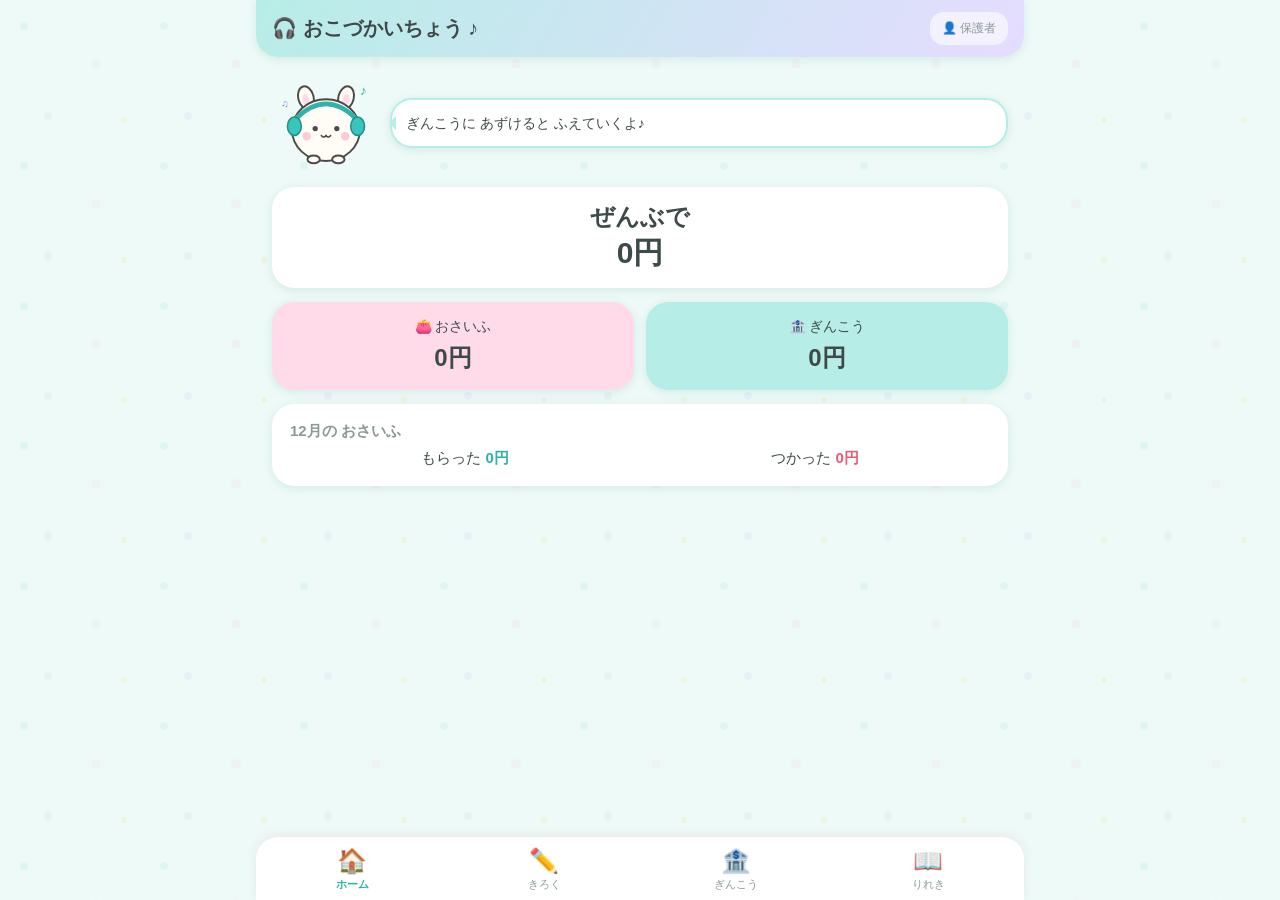
==== allowance_cc/index.html @ bd69cb6e "Add files via upload" ====
<!DOCTYPE html>
<html lang="ja">
<head>
<meta charset="UTF-8">
<meta name="viewport" content="width=device-width, initial-scale=1.0, viewport-fit=cover">
<meta name="apple-mobile-web-app-capable" content="yes">
<meta name="theme-color" content="#b7ede7">
<title>🎧 おこづかいちょう ♪</title>
<style>
  :root {
    --pink: #ffdbe9;
    --pink-dark: #ff8fb8;
    --mint: #b7ede7;
    --mint-dark: #2fb3a8;
    --yellow: #fff3c4;
    --yellow-dark: #f0b400;
    --blue: #e5dcff;
    --blue-dark: #8f7ad9;
    --red: #e85d75;
    --text: #3d4a49;
    --text-light: #8a9a98;
    --bg: #eefaf7;
    --card: #ffffff;
    --radius: 22px;
    --shadow: 0 2px 10px rgba(60, 150, 140, .16);
  }
  * { margin: 0; padding: 0; box-sizing: border-box; -webkit-tap-highlight-color: transparent; }
  html, body { height: 100%; }
  body {
    font-family: "Hiragino Maru Gothic ProN", "Hiragino Kaku Gothic ProN", "Yu Gothic", sans-serif;
    background: var(--bg) url("data:image/svg+xml,%3Csvg xmlns='http://www.w3.org/2000/svg' width='140' height='140'%3E%3Ccircle cx='24' cy='26' r='4' fill='%232fb3a8' opacity='.07'/%3E%3Ccircle cx='96' cy='64' r='5' fill='%23ff8fb8' opacity='.07'/%3E%3Ccircle cx='48' cy='116' r='4' fill='%238f7ad9' opacity='.07'/%3E%3Ccircle cx='124' cy='120' r='3' fill='%23f0b400' opacity='.09'/%3E%3C/svg%3E");
    color: var(--text);
    display: flex;
    flex-direction: column;
    max-width: 768px;
    margin: 0 auto;
    overscroll-behavior: none;
  }
  button { font-family: inherit; color: inherit; border: none; background: none; cursor: pointer; }

  /* ---- ヘッダー ---- */
  header {
    background: linear-gradient(120deg, var(--mint), var(--blue));
    padding: calc(env(safe-area-inset-top) + 12px) 16px 12px;
    display: flex;
    align-items: center;
    justify-content: space-between;
    border-radius: 0 0 var(--radius) var(--radius);
    box-shadow: var(--shadow);
    flex-shrink: 0;
  }
  header h1 { font-size: 20px; }
  #btn-parent {
    font-size: 12px;
    color: var(--text-light);
    background: rgba(255,255,255,.6);
    padding: 8px 12px;
    border-radius: 14px;
  }

  /* ---- メイン ---- */
  main { flex: 1; overflow-y: auto; padding: 16px 16px 8px; -webkit-overflow-scrolling: touch; }
  .tab { display: none; }
  .tab.active { display: block; animation: fadein .18s ease; }
  @keyframes fadein { from { opacity: 0; transform: translateY(6px); } to { opacity: 1; } }

  .card {
    background: var(--card);
    border-radius: var(--radius);
    box-shadow: var(--shadow);
    padding: 18px;
    margin-bottom: 14px;
  }
  .card h2 { font-size: 15px; color: var(--text-light); margin-bottom: 8px; }

  /* ---- マスコット ---- */
  .mascot-row {
    display: flex;
    align-items: center;
    gap: 10px;
    margin-bottom: 14px;
  }
  .mascot {
    width: 108px;
    flex-shrink: 0;
    animation: bounce 3s ease-in-out infinite;
  }
  @keyframes bounce {
    0%, 100% { transform: translateY(0); }
    50% { transform: translateY(-5px); }
  }
  .mascot .note-float { animation: notefloat 2.6s ease-in-out infinite; }
  .mascot .note-float2 { animation: notefloat 2.6s ease-in-out .9s infinite; }
  @keyframes notefloat {
    0%, 100% { opacity: .3; transform: translateY(0); }
    50% { opacity: 1; transform: translateY(-4px); }
  }
  .bubble {
    position: relative;
    flex: 1;
    background: var(--card);
    border: 2px solid var(--mint);
    border-radius: var(--radius);
    box-shadow: var(--shadow);
    padding: 12px 14px;
    font-size: 14px;
    line-height: 1.6;
  }
  .bubble::before {
    content: "";
    position: absolute;
    left: -10px;
    top: 50%;
    margin-top: -7px;
    border: 7px solid transparent;
    border-right-color: var(--mint);
  }
  .corner-buddy {
    position: absolute;
    width: 44px;
    right: 10px;
    bottom: 6px;
    pointer-events: none;
  }

  /* ---- ホーム ---- */
  #interest-banner {
    display: none;
    background: var(--yellow);
    border: 2px dashed var(--yellow-dark);
    border-radius: var(--radius);
    padding: 14px 16px;
    margin-bottom: 14px;
    font-size: 16px;
    font-weight: bold;
    text-align: center;
  }
  #backup-banner {
    display: none;
    background: var(--blue);
    border: 2px dashed var(--blue-dark);
    border-radius: var(--radius);
    padding: 12px 14px;
    margin-bottom: 14px;
    font-size: 13px;
    text-align: center;
    line-height: 1.6;
    cursor: pointer;
  }
  .balance-row { display: flex; gap: 12px; margin-bottom: 14px; }
  .balance-box {
    flex: 1;
    border-radius: var(--radius);
    box-shadow: var(--shadow);
    padding: 16px 12px;
    text-align: center;
  }
  .balance-box .label { font-size: 14px; margin-bottom: 6px; }
  .balance-box .amount { font-size: 24px; font-weight: bold; word-break: break-all; }
  #box-wallet { background: var(--pink); }
  #box-bank { background: var(--mint); }
  .total-box {
    background: var(--card);
    border-radius: var(--radius);
    box-shadow: var(--shadow);
    padding: 14px;
    text-align: center;
    margin-bottom: 14px;
  }
  .total-box .amount { font-size: 30px; font-weight: bold; }
  .mini-summary { display: flex; justify-content: space-around; font-size: 15px; }
  .mini-summary .in { color: var(--mint-dark); font-weight: bold; }
  .mini-summary .out { color: var(--red); font-weight: bold; }

  /* ---- きろく ---- */
  .type-toggle { display: flex; gap: 10px; margin-bottom: 14px; }
  .type-toggle button {
    flex: 1;
    padding: 14px;
    border-radius: var(--radius);
    font-size: 17px;
    font-weight: bold;
    background: #eee;
    color: var(--text-light);
    transition: all .15s;
  }
  .type-toggle button.sel-in { background: var(--mint); color: var(--text); box-shadow: var(--shadow); }
  .type-toggle button.sel-out { background: var(--pink); color: var(--text); box-shadow: var(--shadow); }

  .amount-display {
    background: var(--card);
    border-radius: var(--radius);
    box-shadow: var(--shadow);
    font-size: 34px;
    font-weight: bold;
    text-align: right;
    padding: 14px 20px;
    margin-bottom: 12px;
    min-height: 66px;
  }
  .numpad { display: grid; grid-template-columns: repeat(3, 1fr); gap: 8px; margin-bottom: 14px; }
  .numpad button {
    background: var(--card);
    border-radius: 16px;
    box-shadow: var(--shadow);
    font-size: 24px;
    font-weight: bold;
    padding: 14px 0;
    min-height: 54px;
  }
  .numpad button:active { transform: scale(.95); background: var(--yellow); }
  .numpad .np-del { font-size: 20px; color: var(--red); }

  .chips { display: flex; flex-wrap: wrap; gap: 8px; margin-bottom: 14px; }
  .chips button {
    padding: 12px 16px;
    border-radius: 999px;
    background: var(--card);
    box-shadow: var(--shadow);
    font-size: 15px;
  }
  .chips button.sel { background: var(--yellow); border: 2px solid var(--yellow-dark); font-weight: bold; }

  input[type="text"], input[type="tel"], input[type="number"], textarea {
    width: 100%;
    font-family: inherit;
    font-size: 16px;
    padding: 12px 14px;
    border: 2px solid #eee;
    border-radius: 14px;
    background: var(--card);
    color: var(--text);
    outline: none;
  }
  input:focus, textarea:focus { border-color: var(--mint-dark); }

  .btn-big {
    display: block;
    width: 100%;
    padding: 16px;
    border-radius: var(--radius);
    font-size: 18px;
    font-weight: bold;
    box-shadow: var(--shadow);
    margin-top: 14px;
  }
  .btn-big:active { transform: scale(.98); }
  .btn-primary { background: var(--mint-dark); color: #fff; }
  .btn-mint { background: var(--mint-dark); color: #fff; }
  .btn-gray { background: #eee; color: var(--text-light); }
  .btn-danger { background: var(--red); color: #fff; }

  /* ---- ぎんこう ---- */
  .bank-hero {
    position: relative;
    background: linear-gradient(135deg, var(--mint), var(--blue));
    border-radius: var(--radius);
    box-shadow: var(--shadow);
    padding: 22px 18px;
    text-align: center;
    margin-bottom: 14px;
  }
  .bank-hero .label { font-size: 15px; }
  .bank-hero .amount { font-size: 34px; font-weight: bold; margin: 6px 0; }
  .bank-hero .rate { font-size: 14px; color: var(--text); background: rgba(255,255,255,.7); display: inline-block; padding: 4px 14px; border-radius: 999px; }
  .bank-btns { display: flex; gap: 12px; margin-bottom: 14px; }
  .bank-btns button {
    flex: 1;
    padding: 18px 10px;
    border-radius: var(--radius);
    font-size: 17px;
    font-weight: bold;
    box-shadow: var(--shadow);
  }
  .bank-btns .deposit { background: var(--mint); }
  .bank-btns .withdraw { background: var(--pink); }
  .forecast-table { width: 100%; font-size: 16px; border-collapse: collapse; }
  .forecast-table td { padding: 8px 4px; border-bottom: 1px dashed #eee; }
  .forecast-table td:last-child { text-align: right; font-weight: bold; }
  .forecast-plus { color: var(--mint-dark); font-size: 13px; font-weight: normal; }

  /* ---- りれき ---- */
  .filter-row { display: flex; gap: 8px; margin-bottom: 14px; }
  .filter-row button {
    flex: 1;
    padding: 10px;
    border-radius: 999px;
    background: var(--card);
    box-shadow: var(--shadow);
    font-size: 14px;
  }
  .filter-row button.sel { background: var(--yellow); border: 2px solid var(--yellow-dark); font-weight: bold; }
  .month-head { font-size: 14px; font-weight: bold; color: var(--text-light); margin: 16px 4px 8px; }
  .hist-item {
    background: var(--card);
    border-radius: 16px;
    box-shadow: var(--shadow);
    padding: 12px 14px;
    margin-bottom: 8px;
    display: flex;
    align-items: center;
    gap: 12px;
  }
  .hist-item .icon { font-size: 22px; }
  .hist-item .body { flex: 1; min-width: 0; }
  .hist-item .title { font-size: 15px; font-weight: bold; }
  .hist-item .sub { font-size: 12px; color: var(--text-light); overflow: hidden; text-overflow: ellipsis; white-space: nowrap; }
  .hist-item .amt { font-size: 16px; font-weight: bold; white-space: nowrap; }
  .amt.plus { color: var(--mint-dark); }
  .amt.minus { color: var(--red); }
  .empty-msg { text-align: center; color: var(--text-light); padding: 40px 0; font-size: 15px; }

  /* ---- 保護者 ---- */
  #tab-parent h2.page-title { font-size: 18px; margin-bottom: 14px; }
  .parent-row { display: flex; justify-content: space-between; padding: 8px 0; font-size: 15px; border-bottom: 1px dashed #eee; }
  .parent-row:last-child { border-bottom: none; }
  .rate-input-row { display: flex; gap: 10px; align-items: center; }
  .rate-input-row input { flex: 1; }
  .rate-input-row .unit { font-size: 16px; }
  .pin-dots { display: flex; justify-content: center; gap: 14px; margin: 18px 0; }
  .pin-dots span { width: 18px; height: 18px; border-radius: 50%; background: #eee; }
  .pin-dots span.on { background: var(--mint-dark); }
  #parent-lock .numpad { max-width: 320px; margin: 0 auto 14px; }
  .note { font-size: 12px; color: var(--text-light); margin-top: 8px; line-height: 1.6; }

  /* ---- ナビ ---- */
  nav {
    flex-shrink: 0;
    display: flex;
    background: var(--card);
    border-radius: var(--radius) var(--radius) 0 0;
    box-shadow: 0 -2px 10px rgba(180,140,160,.15);
    padding-bottom: env(safe-area-inset-bottom);
  }
  nav button {
    flex: 1;
    padding: 10px 0 8px;
    font-size: 11px;
    color: var(--text-light);
    display: flex;
    flex-direction: column;
    align-items: center;
    gap: 2px;
  }
  nav button .nav-icon { font-size: 24px; }
  nav button.sel { color: var(--mint-dark); font-weight: bold; }

  /* ---- モーダル ---- */
  .modal-bg {
    display: none;
    position: fixed;
    inset: 0;
    background: rgba(74, 63, 69, .45);
    z-index: 50;
    align-items: flex-end;
    justify-content: center;
  }
  .modal-bg.open { display: flex; }
  .modal {
    background: var(--bg);
    border-radius: var(--radius) var(--radius) 0 0;
    width: 100%;
    max-width: 768px;
    padding: 20px 16px calc(env(safe-area-inset-bottom) + 20px);
    animation: slideup .2s ease;
  }
  @keyframes slideup { from { transform: translateY(40px); opacity: 0; } to { transform: none; opacity: 1; } }
  .modal h3 { font-size: 17px; text-align: center; margin-bottom: 12px; }
  .modal .limit-note { text-align: center; font-size: 13px; color: var(--text-light); margin-bottom: 10px; }

  /* ---- トースト ---- */
  #toast {
    position: fixed;
    left: 50%;
    bottom: 110px;
    transform: translateX(-50%) translateY(20px);
    background: var(--text);
    color: #fff;
    padding: 12px 22px;
    border-radius: 999px;
    font-size: 15px;
    font-weight: bold;
    opacity: 0;
    pointer-events: none;
    transition: all .25s;
    z-index: 100;
    white-space: nowrap;
  }
  #toast.show { opacity: 1; transform: translateX(-50%) translateY(0); }
</style>
</head>
<body>

<header>
  <h1>🎧 おこづかいちょう ♪</h1>
  <button id="btn-parent" onclick="openParent()">👤 保護者</button>
</header>

<main>
  <!-- ホーム -->
  <section class="tab active" id="tab-home">
    <div class="mascot-row">
      <svg class="mascot" viewBox="0 0 140 130" xmlns="http://www.w3.org/2000/svg" aria-hidden="true">
        <text class="note-float" x="114" y="28" font-size="17" fill="#2fb3a8">♪</text>
        <text class="note-float2" x="12" y="44" font-size="13" fill="#8f7ad9">♫</text>
        <!-- 耳 -->
        <ellipse cx="44" cy="32" rx="10" ry="15" fill="#fffdf6" stroke="#4a4a4a" stroke-width="2.5" transform="rotate(-14 44 32)"/>
        <ellipse cx="96" cy="32" rx="10" ry="15" fill="#fffdf6" stroke="#4a4a4a" stroke-width="2.5" transform="rotate(14 96 32)"/>
        <ellipse cx="44" cy="35" rx="4.5" ry="8" fill="#ffdbe9" transform="rotate(-14 44 35)"/>
        <ellipse cx="96" cy="35" rx="4.5" ry="8" fill="#ffdbe9" transform="rotate(14 96 35)"/>
        <!-- からだ -->
        <ellipse cx="70" cy="74" rx="44" ry="40" fill="#fffdf6" stroke="#4a4a4a" stroke-width="2.5"/>
        <!-- ヘッドホン -->
        <path d="M30 60 Q70 20 110 60" fill="none" stroke="#2fb3a8" stroke-width="6" stroke-linecap="round"/>
        <ellipse cx="29" cy="69" rx="9" ry="12" fill="#39c5bb" stroke="#238f86" stroke-width="2"/>
        <ellipse cx="111" cy="69" rx="9" ry="12" fill="#39c5bb" stroke="#238f86" stroke-width="2"/>
        <!-- かお -->
        <circle cx="56" cy="72" r="3.4" fill="#4a4a4a"/>
        <circle cx="84" cy="72" r="3.4" fill="#4a4a4a"/>
        <path d="M64 81 Q67 85 70 81 Q73 85 76 81" fill="none" stroke="#4a4a4a" stroke-width="2" stroke-linecap="round"/>
        <circle cx="45" cy="82" r="5.5" fill="#ffc0d4" opacity=".85"/>
        <circle cx="95" cy="82" r="5.5" fill="#ffc0d4" opacity=".85"/>
        <!-- あし -->
        <ellipse cx="54" cy="112" rx="8" ry="5" fill="#fffdf6" stroke="#4a4a4a" stroke-width="2.5"/>
        <ellipse cx="86" cy="112" rx="8" ry="5" fill="#fffdf6" stroke="#4a4a4a" stroke-width="2.5"/>
      </svg>
      <div class="bubble" id="mascot-bubble"></div>
    </div>
    <div id="interest-banner"></div>
    <div id="backup-banner" onclick="openParent()"></div>
    <div class="total-box">
      <h2>ぜんぶで</h2>
      <div class="amount" id="home-total">0円</div>
    </div>
    <div class="balance-row">
      <div class="balance-box" id="box-wallet">
        <div class="label">👛 おさいふ</div>
        <div class="amount" id="home-wallet">0円</div>
      </div>
      <div class="balance-box" id="box-bank">
        <div class="label">🏦 ぎんこう</div>
        <div class="amount" id="home-bank">0円</div>
      </div>
    </div>
    <div class="card">
      <h2 id="home-month-label">今月</h2>
      <div class="mini-summary">
        <div>もらった <span class="in" id="home-month-in">0円</span></div>
        <div>つかった <span class="out" id="home-month-out">0円</span></div>
      </div>
    </div>
  </section>

  <!-- きろく -->
  <section class="tab" id="tab-record">
    <div class="type-toggle">
      <button id="rec-btn-in" onclick="setRecType('in')">💰 もらった</button>
      <button id="rec-btn-out" onclick="setRecType('out')">🛍️ つかった</button>
    </div>
    <div class="amount-display" id="rec-amount">0円</div>
    <div class="numpad" id="rec-numpad"></div>
    <div class="card">
      <h2>なにかな?</h2>
      <div class="chips" id="rec-chips"></div>
      <input type="text" id="rec-memo" placeholder="メモ(かかなくてもOK)" maxlength="30">
    </div>
    <button class="btn-big btn-primary" onclick="saveRecord()">きろくする ✏️</button>
  </section>

  <!-- ぎんこう -->
  <section class="tab" id="tab-bank">
    <div class="bank-hero">
      <div class="label">🏦 ぎんこうに あずけているお金</div>
      <div class="amount" id="bank-balance">0円</div>
      <div class="rate">年利 <span id="bank-rate">10</span>%(1年でふえる わりあい)</div>
      <svg class="corner-buddy" viewBox="0 0 60 52" xmlns="http://www.w3.org/2000/svg" aria-hidden="true">
        <!-- すみっこにすわる ちいさな おともだち(ことりのこ) -->
        <ellipse cx="30" cy="32" rx="17" ry="15" fill="#fff8dc" stroke="#4a4a4a" stroke-width="2"/>
        <path d="M22 20 Q26 12 32 18" fill="none" stroke="#4a4a4a" stroke-width="2" stroke-linecap="round"/>
        <circle cx="24" cy="30" r="2.2" fill="#4a4a4a"/>
        <circle cx="36" cy="30" r="2.2" fill="#4a4a4a"/>
        <path d="M28 34 L31 36 L28 38" fill="#f0b400" stroke="#4a4a4a" stroke-width="1.5" stroke-linejoin="round"/>
        <circle cx="19" cy="36" r="3" fill="#ffc0d4" opacity=".85"/>
        <circle cx="41" cy="36" r="3" fill="#ffc0d4" opacity=".85"/>
        <ellipse cx="24" cy="47" rx="5" ry="3" fill="#fff8dc" stroke="#4a4a4a" stroke-width="2"/>
        <ellipse cx="36" cy="47" rx="5" ry="3" fill="#fff8dc" stroke="#4a4a4a" stroke-width="2"/>
      </svg>
    </div>
    <div class="bank-btns">
      <button class="deposit" onclick="openBankModal('deposit')">⬇️ あずける</button>
      <button class="withdraw" onclick="openBankModal('withdraw')">⬆️ ひきだす</button>
    </div>
    <div class="card">
      <h2>🔮 このまま あずけておくと…</h2>
      <table class="forecast-table" id="forecast-table"></table>
      <div class="note">毎月、りそくがついて どんどんふえるよ(ふくり)</div>
    </div>
  </section>

  <!-- りれき -->
  <section class="tab" id="tab-history">
    <div class="filter-row">
      <button data-f="all" class="sel" onclick="setHistFilter('all')">ぜんぶ</button>
      <button data-f="wallet" onclick="setHistFilter('wallet')">👛 おさいふ</button>
      <button data-f="bank" onclick="setHistFilter('bank')">🏦 ぎんこう</button>
    </div>
    <div id="hist-list"></div>
  </section>

  <!-- 保護者 -->
  <section class="tab" id="tab-parent">
    <!-- 暗証番号ロック -->
    <div id="parent-lock">
      <h2 class="page-title" id="pin-title">暗証番号を入力</h2>
      <div class="pin-dots" id="pin-dots"><span></span><span></span><span></span><span></span></div>
      <div class="numpad" id="pin-numpad"></div>
      <button class="btn-big btn-gray" onclick="goTab('home')">もどる</button>
    </div>
    <!-- 保護者コンテンツ -->
    <div id="parent-content" style="display:none">
      <h2 class="page-title">👤 保護者ページ</h2>
      <div class="card">
        <h2>残高サマリー</h2>
        <div class="parent-row"><span>おさいふ</span><span id="p-wallet"></span></div>
        <div class="parent-row"><span>銀行(疑似口座)</span><span id="p-bank"></span></div>
        <div class="parent-row"><span>合計</span><span id="p-total"></span></div>
        <div class="parent-row"><span>これまでの利息合計</span><span id="p-interest"></span></div>
        <div class="parent-row"><span>利息の最終計算月</span><span id="p-last-ym"></span></div>
      </div>
      <div class="card">
        <h2>年利の設定(%)</h2>
        <div class="rate-input-row">
          <input type="number" id="p-rate-input" min="0" max="100" step="0.1" inputmode="decimal">
          <span class="unit">%</span>
          <button class="btn-big btn-mint" style="width:auto; margin:0; padding:12px 18px;" onclick="saveRate()">保存</button>
        </div>
        <div class="note">利息は月複利(年利÷12を毎月適用、1円未満切り捨て)。アプリを開いたときに、前回計算から経過した月数分をまとめて加算します。変更は次回の計算分から反映されます。</div>
      </div>
      <div class="card">
        <h2>バックアップ</h2>
        <div class="parent-row"><span>最終バックアップ</span><span id="p-last-backup"></span></div>
        <button class="btn-big btn-mint" onclick="exportJson()">バックアップを保存(JSONファイル)</button>
        <button class="btn-big btn-gray" onclick="exportCsv()">CSVで保存(表計算ソフト用)</button>
        <button class="btn-big btn-gray" onclick="document.getElementById('restore-file').click()">ファイルから復元</button>
        <input type="file" id="restore-file" accept=".json,application/json" style="display:none" onchange="restoreFromFile(this)">
        <div class="note">
          ・JSONファイルが完全なバックアップです。iPadでは「ファイル」アプリ(iCloud Drive)に保存されます。<br>
          ・CSVは閲覧用で、復元には使えません。<br>
          ・ブラウザの履歴削除でデータが消えることがあるため、定期的なバックアップと「ホーム画面に追加」してのご利用をおすすめします。30日以上バックアップがないと、ホーム画面にお知らせが出ます。
        </div>
      </div>
      <div class="card">
        <h2>データ管理</h2>
        <button class="btn-big btn-danger" onclick="resetData()">全データをリセット</button>
      </div>
      <div class="card">
        <h2>暗証番号の変更</h2>
        <input type="tel" id="p-new-pin" maxlength="4" placeholder="新しい4けたの番号" inputmode="numeric">
        <button class="btn-big btn-gray" onclick="changePin()">変更する</button>
      </div>
      <button class="btn-big btn-primary" onclick="goTab('home')">ホームにもどる</button>
    </div>
  </section>
</main>

<nav>
  <button data-tab="home" class="sel" onclick="goTab('home')"><span class="nav-icon">🏠</span>ホーム</button>
  <button data-tab="record" onclick="goTab('record')"><span class="nav-icon">✏️</span>きろく</button>
  <button data-tab="bank" onclick="goTab('bank')"><span class="nav-icon">🏦</span>ぎんこう</button>
  <button data-tab="history" onclick="goTab('history')"><span class="nav-icon">📖</span>りれき</button>
</nav>

<!-- 銀行 入出金モーダル -->
<div class="modal-bg" id="bank-modal-bg" onclick="if(event.target===this) closeBankModal()">
  <div class="modal">
    <h3 id="bank-modal-title"></h3>
    <div class="limit-note" id="bank-modal-limit"></div>
    <div class="amount-display" id="bank-modal-amount">0円</div>
    <div class="numpad" id="bank-numpad"></div>
    <button class="btn-big btn-mint" id="bank-modal-ok" onclick="confirmBankModal()"></button>
    <button class="btn-big btn-gray" onclick="closeBankModal()">やめる</button>
  </div>
</div>

<div id="toast"></div>

<script>
'use strict';

/* ================= データ ================= */
const KEY = 'okozukai-app-v1';
const CATEGORIES = {
  in:  ['おこづかい', 'おてつだい', 'お年玉', 'プレゼント', 'その他'],
  out: ['おかし', 'おもちゃ', '文ぼう具', '本', 'その他'],
};
const TRANSFER_CAT = 'ぎんこう';

let state = null;

function defaultState() {
  return {
    version: 1,
    wallet: { transactions: [] },
    bank: { balance: 0, annualRate: 10, lastInterestYm: ymNow(), history: [] },
    settings: { parentPin: null, lastBackupAt: null },
  };
}

function loadState() {
  try {
    const raw = localStorage.getItem(KEY);
    if (!raw) { state = defaultState(); return; }
    const d = JSON.parse(raw);
    const def = defaultState();
    state = {
      version: 1,
      wallet: { transactions: Array.isArray(d.wallet?.transactions) ? d.wallet.transactions : [] },
      bank: { ...def.bank, ...(d.bank || {}) },
      settings: { ...def.settings, ...(d.settings || {}) },
    };
    if (!Array.isArray(state.bank.history)) state.bank.history = [];
  } catch (e) {
    state = defaultState();
  }
}

function saveState() {
  localStorage.setItem(KEY, JSON.stringify(state));
}

function uid() { return Date.now().toString(36) + Math.random().toString(36).slice(2, 7); }
function todayStr() {
  const d = new Date();
  return `${d.getFullYear()}-${String(d.getMonth() + 1).padStart(2, '0')}-${String(d.getDate()).padStart(2, '0')}`;
}
function ymNow() { return todayStr().slice(0, 7); }
function yen(n) { return n.toLocaleString('ja-JP') + '円'; }

function walletBalance() {
  return state.wallet.transactions.reduce((s, t) => s + (t.type === 'in' ? t.amount : -t.amount), 0);
}

/* ================= 利息計算(月複利) ================= */
function monthsBetween(ymA, ymB) {
  const [y1, m1] = ymA.split('-').map(Number);
  const [y2, m2] = ymB.split('-').map(Number);
  return (y2 - y1) * 12 + (m2 - m1);
}
function addMonths(ym, n) {
  const [y, m] = ym.split('-').map(Number);
  const total = y * 12 + (m - 1) + n;
  return `${Math.floor(total / 12)}-${String((total % 12) + 1).padStart(2, '0')}`;
}

// アプリ起動時に呼ぶ。加算した利息の合計を返す。
function applyInterest() {
  const now = ymNow();
  const elapsed = monthsBetween(state.bank.lastInterestYm, now);
  if (elapsed <= 0) {
    // 時計が過去に戻っている場合も lastInterestYm は動かさない
    return 0;
  }
  let total = 0;
  for (let i = 1; i <= elapsed; i++) {
    const interest = Math.floor(state.bank.balance * state.bank.annualRate / 100 / 12);
    if (interest > 0) {
      state.bank.balance += interest;
      total += interest;
      state.bank.history.push({
        id: uid(),
        date: addMonths(state.bank.lastInterestYm, i) + '-01',
        type: 'interest',
        amount: interest,
        balanceAfter: state.bank.balance,
      });
    }
  }
  state.bank.lastInterestYm = now;
  saveState();
  return total;
}

/* ================= タブ ================= */
function goTab(name) {
  document.querySelectorAll('.tab').forEach(el => el.classList.remove('active'));
  document.getElementById('tab-' + name).classList.add('active');
  document.querySelectorAll('nav button').forEach(b => b.classList.toggle('sel', b.dataset.tab === name));
  document.querySelector('main').scrollTop = 0;
  if (name === 'home') renderHome();
  if (name === 'bank') renderBank();
  if (name === 'history') renderHistory();
}

/* ================= トースト ================= */
let toastTimer = null;
function toast(msg) {
  const el = document.getElementById('toast');
  el.textContent = msg;
  el.classList.add('show');
  clearTimeout(toastTimer);
  toastTimer = setTimeout(() => el.classList.remove('show'), 2200);
}

/* ================= 汎用テンキー ================= */
// getter/setter で金額(数値)を扱う。上限 9,999,999。
function buildNumpad(container, getVal, setVal) {
  container.innerHTML = '';
  const keys = ['1','2','3','4','5','6','7','8','9','00','0','del'];
  keys.forEach(k => {
    const b = document.createElement('button');
    b.type = 'button';
    if (k === 'del') {
      b.textContent = '⌫ けす';
      b.className = 'np-del';
      b.onclick = () => setVal(Math.floor(getVal() / 10));
    } else {
      b.textContent = k;
      b.onclick = () => {
        const next = Number(String(getVal()) + k);
        if (next <= 9999999) setVal(next);
      };
    }
    container.appendChild(b);
  });
}

/* ================= ホーム ================= */
const BACKUP_REMIND_DAYS = 30;
function needsBackupReminder() {
  if (state.wallet.transactions.length === 0 && state.bank.history.length === 0) return false;
  if (!state.settings.lastBackupAt) return true;
  const elapsed = Date.now() - new Date(state.settings.lastBackupAt).getTime();
  return elapsed > BACKUP_REMIND_DAYS * 24 * 60 * 60 * 1000;
}

function renderBackupBanner() {
  const el = document.getElementById('backup-banner');
  if (!needsBackupReminder()) { el.style.display = 'none'; return; }
  el.innerHTML = state.settings.lastBackupAt
    ? '👤 <b>保護者の方へ</b>: 最終バックアップから30日以上たっています。<br>タップしてバックアップしてください'
    : '👤 <b>保護者の方へ</b>: まだバックアップがありません。<br>タップしてバックアップしてください';
  el.style.display = 'block';
}

function renderHome() {
  renderBackupBanner();
  const w = walletBalance();
  const b = state.bank.balance;
  document.getElementById('home-wallet').textContent = yen(w);
  document.getElementById('home-bank').textContent = yen(b);
  document.getElementById('home-total').textContent = yen(w + b);

  const ym = ymNow();
  const [, m] = ym.split('-');
  document.getElementById('home-month-label').textContent = `${Number(m)}月の おさいふ`;
  let mIn = 0, mOut = 0;
  state.wallet.transactions.forEach(t => {
    if (!t.date.startsWith(ym) || t.category === TRANSFER_CAT) return;
    if (t.type === 'in') mIn += t.amount; else mOut += t.amount;
  });
  document.getElementById('home-month-in').textContent = yen(mIn);
  document.getElementById('home-month-out').textContent = yen(mOut);
}

const BUBBLE_PHRASES = [
  'こんにちは!♪ きょうも きろく してみよう',
  'ためると りそくで ふえるよ〜♪',
  'おかいものの まえに ざんだか チェック!',
  'ちょっとずつ ためてて えらい…! えらすぎる…!',
  'ぎんこうに あずけると ふえていくよ♪',
];
function setMascotBubble(gotInterest) {
  document.getElementById('mascot-bubble').textContent = gotInterest
    ? 'りそくが ついたよ!! やった〜〜♪'
    : BUBBLE_PHRASES[Math.floor(Math.random() * BUBBLE_PHRASES.length)];
}

function showInterestBanner(total, months) {
  const el = document.getElementById('interest-banner');
  el.innerHTML = `🎉 りそくが <span style="font-size:22px">${yen(total)}</span> つきました!<br><span style="font-size:13px; font-weight:normal">(${months}か月ぶん)</span>`;
  el.style.display = 'block';
}

/* ================= きろく ================= */
let recType = 'in';
let recAmount = 0;
let recCategory = null;

function setRecType(type) {
  recType = type;
  recCategory = null;
  document.getElementById('rec-btn-in').className = type === 'in' ? 'sel-in' : '';
  document.getElementById('rec-btn-out').className = type === 'out' ? 'sel-out' : '';
  const chips = document.getElementById('rec-chips');
  chips.innerHTML = '';
  CATEGORIES[type].forEach(c => {
    const b = document.createElement('button');
    b.type = 'button';
    b.textContent = c;
    b.onclick = () => {
      recCategory = c;
      chips.querySelectorAll('button').forEach(x => x.classList.toggle('sel', x === b));
    };
    chips.appendChild(b);
  });
}

function renderRecAmount() {
  document.getElementById('rec-amount').textContent = yen(recAmount);
}

function saveRecord() {
  if (recAmount <= 0) { toast('金がくを 入れてね'); return; }
  if (!recCategory) { toast('なにかな? をえらんでね'); return; }
  if (recType === 'out' && recAmount > walletBalance()) {
    toast('おさいふのお金より 多いよ💦');
    return;
  }
  state.wallet.transactions.push({
    id: uid(),
    date: todayStr(),
    type: recType,
    amount: recAmount,
    category: recCategory,
    memo: document.getElementById('rec-memo').value.trim(),
  });
  saveState();
  toast(recType === 'in' ? 'きろくしたよ!💰' : 'きろくしたよ!✏️');
  recAmount = 0;
  recCategory = null;
  document.getElementById('rec-memo').value = '';
  renderRecAmount();
  setRecType(recType);
  goTab('home');
}

/* ================= ぎんこう ================= */
function renderBank() {
  document.getElementById('bank-balance').textContent = yen(state.bank.balance);
  document.getElementById('bank-rate').textContent = state.bank.annualRate;

  // 予想(月複利・切り捨てで実際の計算と同じ)
  const table = document.getElementById('forecast-table');
  let bal = state.bank.balance;
  const rows = [];
  const marks = { 12: '1年後', 36: '3年後' };
  for (let i = 1; i <= 36; i++) {
    bal += Math.floor(bal * state.bank.annualRate / 100 / 12);
    if (marks[i]) rows.push({ label: marks[i], value: bal });
  }
  table.innerHTML = rows.map(r =>
    `<tr><td>${r.label}</td><td>${yen(r.value)} <span class="forecast-plus">(+${yen(r.value - state.bank.balance)})</span></td></tr>`
  ).join('');
}

let bankMode = 'deposit';
let bankAmount = 0;

function openBankModal(mode) {
  bankMode = mode;
  bankAmount = 0;
  const isDep = mode === 'deposit';
  const limit = isDep ? walletBalance() : state.bank.balance;
  document.getElementById('bank-modal-title').textContent = isDep ? '⬇️ ぎんこうに あずける' : '⬆️ ぎんこうから ひきだす';
  document.getElementById('bank-modal-limit').textContent =
    (isDep ? 'おさいふに あるお金: ' : 'あずけているお金: ') + yen(limit);
  document.getElementById('bank-modal-ok').textContent = isDep ? 'あずける!' : 'ひきだす!';
  renderBankModalAmount();
  document.getElementById('bank-modal-bg').classList.add('open');
}
function closeBankModal() {
  document.getElementById('bank-modal-bg').classList.remove('open');
}
function renderBankModalAmount() {
  document.getElementById('bank-modal-amount').textContent = yen(bankAmount);
}

function confirmBankModal() {
  const isDep = bankMode === 'deposit';
  const limit = isDep ? walletBalance() : state.bank.balance;
  if (bankAmount <= 0) { toast('金がくを 入れてね'); return; }
  if (bankAmount > limit) {
    toast(isDep ? 'おさいふのお金より 多いよ💦' : 'あずけているお金より 多いよ💦');
    return;
  }
  const date = todayStr();
  if (isDep) {
    state.bank.balance += bankAmount;
    state.bank.history.push({ id: uid(), date, type: 'deposit', amount: bankAmount, balanceAfter: state.bank.balance });
    state.wallet.transactions.push({ id: uid(), date, type: 'out', amount: bankAmount, category: TRANSFER_CAT, memo: 'ぎんこうに あずけた' });
  } else {
    state.bank.balance -= bankAmount;
    state.bank.history.push({ id: uid(), date, type: 'withdraw', amount: bankAmount, balanceAfter: state.bank.balance });
    state.wallet.transactions.push({ id: uid(), date, type: 'in', amount: bankAmount, category: TRANSFER_CAT, memo: 'ぎんこうから ひきだした' });
  }
  saveState();
  closeBankModal();
  renderBank();
  toast(isDep ? 'あずけたよ!🏦' : 'ひきだしたよ!👛');
}

/* ================= りれき ================= */
let histFilter = 'all';

function setHistFilter(f) {
  histFilter = f;
  document.querySelectorAll('.filter-row button').forEach(b => b.classList.toggle('sel', b.dataset.f === f));
  renderHistory();
}

function historyItems() {
  const items = [];
  if (histFilter === 'all' || histFilter === 'wallet') {
    state.wallet.transactions.forEach(t => {
      items.push({
        date: t.date, id: t.id,
        icon: t.category === TRANSFER_CAT ? '🏦' : (t.type === 'in' ? '💰' : '🛍️'),
        title: t.category === TRANSFER_CAT ? t.memo : t.category,
        sub: t.category === TRANSFER_CAT ? '' : t.memo,
        sign: t.type === 'in' ? 1 : -1,
        amount: t.amount,
      });
    });
  }
  if (histFilter === 'bank') {
    state.bank.history.forEach(h => {
      items.push({
        date: h.date, id: h.id,
        icon: h.type === 'interest' ? '✨' : h.type === 'deposit' ? '⬇️' : '⬆️',
        title: h.type === 'interest' ? 'りそく' : h.type === 'deposit' ? 'あずけ入れ' : 'ひき出し',
        sub: 'のこり ' + yen(h.balanceAfter),
        sign: h.type === 'withdraw' ? -1 : 1,
        amount: h.amount,
      });
    });
  }
  if (histFilter === 'all') {
    state.bank.history.forEach(h => {
      if (h.type !== 'interest') return; // 入出金はおさいふ側の記録で表示済み
      items.push({
        date: h.date, id: h.id,
        icon: '✨', title: 'ぎんこうの りそく',
        sub: 'のこり ' + yen(h.balanceAfter),
        sign: 1, amount: h.amount,
      });
    });
  }
  items.sort((a, b) => b.date.localeCompare(a.date) || b.id.localeCompare(a.id));
  return items;
}

function renderHistory() {
  const list = document.getElementById('hist-list');
  const items = historyItems();
  if (items.length === 0) {
    list.innerHTML = '<div class="empty-msg">まだ きろくがないよ<br>「きろく」から つけてみよう!</div>';
    return;
  }
  let html = '';
  let curYm = '';
  items.forEach(it => {
    const ym = it.date.slice(0, 7);
    if (ym !== curYm) {
      curYm = ym;
      const [y, m] = ym.split('-');
      html += `<div class="month-head">${y}年${Number(m)}月</div>`;
    }
    const day = Number(it.date.slice(8, 10));
    html += `
      <div class="hist-item">
        <div class="icon">${it.icon}</div>
        <div class="body">
          <div class="title">${esc(it.title)}</div>
          <div class="sub">${day}日${it.sub ? ' ・ ' + esc(it.sub) : ''}</div>
        </div>
        <div class="amt ${it.sign > 0 ? 'plus' : 'minus'}">${it.sign > 0 ? '+' : '−'}${yen(it.amount)}</div>
      </div>`;
  });
  list.innerHTML = html;
}

function esc(s) {
  return String(s).replace(/[&<>"']/g, c => ({ '&': '&amp;', '<': '&lt;', '>': '&gt;', '"': '&quot;', "'": '&#39;' }[c]));
}

/* ================= 保護者 ================= */
let pinBuffer = '';
let parentUnlocked = false;

function openParent() {
  goTab('parent');
  if (parentUnlocked) { showParentContent(); return; }
  pinBuffer = '';
  renderPinDots();
  document.getElementById('pin-title').textContent =
    state.settings.parentPin ? '暗証番号を入力' : 'はじめに、保護者用の暗証番号(4けた)を決めてください';
  document.getElementById('parent-lock').style.display = 'block';
  document.getElementById('parent-content').style.display = 'none';
}

function renderPinDots() {
  document.querySelectorAll('#pin-dots span').forEach((s, i) => s.classList.toggle('on', i < pinBuffer.length));
}

function pinInput(digit) {
  if (pinBuffer.length >= 4) return;
  pinBuffer += digit;
  renderPinDots();
  if (pinBuffer.length < 4) return;
  if (!state.settings.parentPin) {
    state.settings.parentPin = pinBuffer;
    saveState();
    parentUnlocked = true;
    toast('暗証番号を設定しました');
    showParentContent();
  } else if (pinBuffer === state.settings.parentPin) {
    parentUnlocked = true;
    showParentContent();
  } else {
    toast('番号がちがいます');
    pinBuffer = '';
    setTimeout(renderPinDots, 300);
  }
}

function showParentContent() {
  document.getElementById('parent-lock').style.display = 'none';
  document.getElementById('parent-content').style.display = 'block';
  const w = walletBalance();
  const b = state.bank.balance;
  const totalInterest = state.bank.history.filter(h => h.type === 'interest').reduce((s, h) => s + h.amount, 0);
  document.getElementById('p-wallet').textContent = yen(w);
  document.getElementById('p-bank').textContent = yen(b);
  document.getElementById('p-total').textContent = yen(w + b);
  document.getElementById('p-interest').textContent = yen(totalInterest);
  const [ly, lm] = state.bank.lastInterestYm.split('-');
  document.getElementById('p-last-ym').textContent = `${ly}年${Number(lm)}月`;
  document.getElementById('p-rate-input').value = state.bank.annualRate;
  const lb = state.settings.lastBackupAt;
  document.getElementById('p-last-backup').textContent = lb
    ? new Date(lb).toLocaleString('ja-JP', { year: 'numeric', month: 'numeric', day: 'numeric', hour: '2-digit', minute: '2-digit' })
    : 'まだありません';
}

function saveRate() {
  const v = Number(document.getElementById('p-rate-input').value);
  if (!isFinite(v) || v < 0 || v > 100) { toast('0〜100の数値を入力してください'); return; }
  state.bank.annualRate = v;
  saveState();
  toast(`年利を ${v}% に設定しました`);
}

function downloadFile(filename, content, mime) {
  const blob = new Blob([content], { type: mime });
  const url = URL.createObjectURL(blob);
  const a = document.createElement('a');
  a.href = url;
  a.download = filename;
  document.body.appendChild(a);
  a.click();
  a.remove();
  setTimeout(() => URL.revokeObjectURL(url), 10000);
}

function exportJson() {
  downloadFile(`okozukai-backup-${todayStr()}.json`, JSON.stringify(state, null, 2), 'application/json');
  state.settings.lastBackupAt = new Date().toISOString();
  saveState();
  showParentContent();
  toast('バックアップを保存しました');
}

function csvField(v) {
  const s = String(v ?? '');
  return /[",\n]/.test(s) ? '"' + s.replace(/"/g, '""') + '"' : s;
}

function buildCsv() {
  const header = ['日付', '場所', '種類', 'カテゴリ', '入金', '出金', 'メモ', '銀行残高'];
  const rows = [];
  state.wallet.transactions.forEach(t => rows.push([
    t.date, 'おさいふ', t.type === 'in' ? 'もらった' : 'つかった', t.category,
    t.type === 'in' ? t.amount : '', t.type === 'out' ? t.amount : '', t.memo || '', '',
  ]));
  const bankLabel = { deposit: 'あずけ入れ', withdraw: 'ひき出し', interest: 'りそく' };
  state.bank.history.forEach(h => rows.push([
    h.date, 'ぎんこう', bankLabel[h.type] || h.type, '',
    h.type === 'withdraw' ? '' : h.amount, h.type === 'withdraw' ? h.amount : '', '', h.balanceAfter,
  ]));
  rows.sort((a, b) => a[0].localeCompare(b[0]));
  // 先頭の "﻿" は Excel が UTF-8 と認識するための BOM
  return '﻿' + [header, ...rows].map(r => r.map(csvField).join(',')).join('\r\n');
}

function exportCsv() {
  downloadFile(`okozukai-${todayStr()}.csv`, buildCsv(), 'text/csv');
  toast('CSVを保存しました');
}

function restoreFromText(raw) {
  try {
    const d = JSON.parse(raw);
    if (!d.wallet || !d.bank) throw new Error('invalid');
    if (!confirm('現在のデータを上書きして復元します。よろしいですか?')) return;
    localStorage.setItem(KEY, JSON.stringify(d));
    loadState();
    toast('復元しました');
    showParentContent();
  } catch (e) {
    toast('バックアップファイルの形式が正しくありません');
  }
}

function restoreFromFile(input) {
  const file = input.files && input.files[0];
  input.value = '';
  if (!file) return;
  const reader = new FileReader();
  reader.onload = () => restoreFromText(reader.result);
  reader.onerror = () => toast('ファイルを読み込めませんでした');
  reader.readAsText(file);
}

function resetData() {
  if (!confirm('すべてのデータを削除します。よろしいですか?')) return;
  if (!confirm('本当に削除しますか? この操作は取り消せません。')) return;
  localStorage.removeItem(KEY);
  loadState();
  parentUnlocked = false;
  toast('リセットしました');
  goTab('home');
}

function changePin() {
  const v = document.getElementById('p-new-pin').value.trim();
  if (!/^\d{4}$/.test(v)) { toast('4けたの数字を入力してください'); return; }
  state.settings.parentPin = v;
  saveState();
  document.getElementById('p-new-pin').value = '';
  toast('暗証番号を変更しました');
}

/* ================= 起動 ================= */
function init() {
  loadState();
  // ブラウザによるストレージ自動削除の抑止(対応ブラウザのみ・失敗しても無視)
  try { navigator.storage?.persist?.(); } catch (e) {}
  const before = state.bank.lastInterestYm;
  const total = applyInterest();
  if (total > 0) showInterestBanner(total, monthsBetween(before, ymNow()));
  setMascotBubble(total > 0);

  // きろくタブ
  buildNumpad(document.getElementById('rec-numpad'),
    () => recAmount, v => { recAmount = v; renderRecAmount(); });
  setRecType('in');
  renderRecAmount();

  // 銀行モーダル
  buildNumpad(document.getElementById('bank-numpad'),
    () => bankAmount, v => { bankAmount = v; renderBankModalAmount(); });

  // 保護者PINテンキー
  const pinPad = document.getElementById('pin-numpad');
  ['1','2','3','4','5','6','7','8','9','','0','del'].forEach(k => {
    const b = document.createElement('button');
    b.type = 'button';
    if (k === '') { b.style.visibility = 'hidden'; }
    else if (k === 'del') {
      b.textContent = '⌫';
      b.className = 'np-del';
      b.onclick = () => { pinBuffer = pinBuffer.slice(0, -1); renderPinDots(); };
    } else {
      b.textContent = k;
      b.onclick = () => pinInput(k);
    }
    pinPad.appendChild(b);
  });

  renderHome();
}

init();
</script>
</body>
</html>
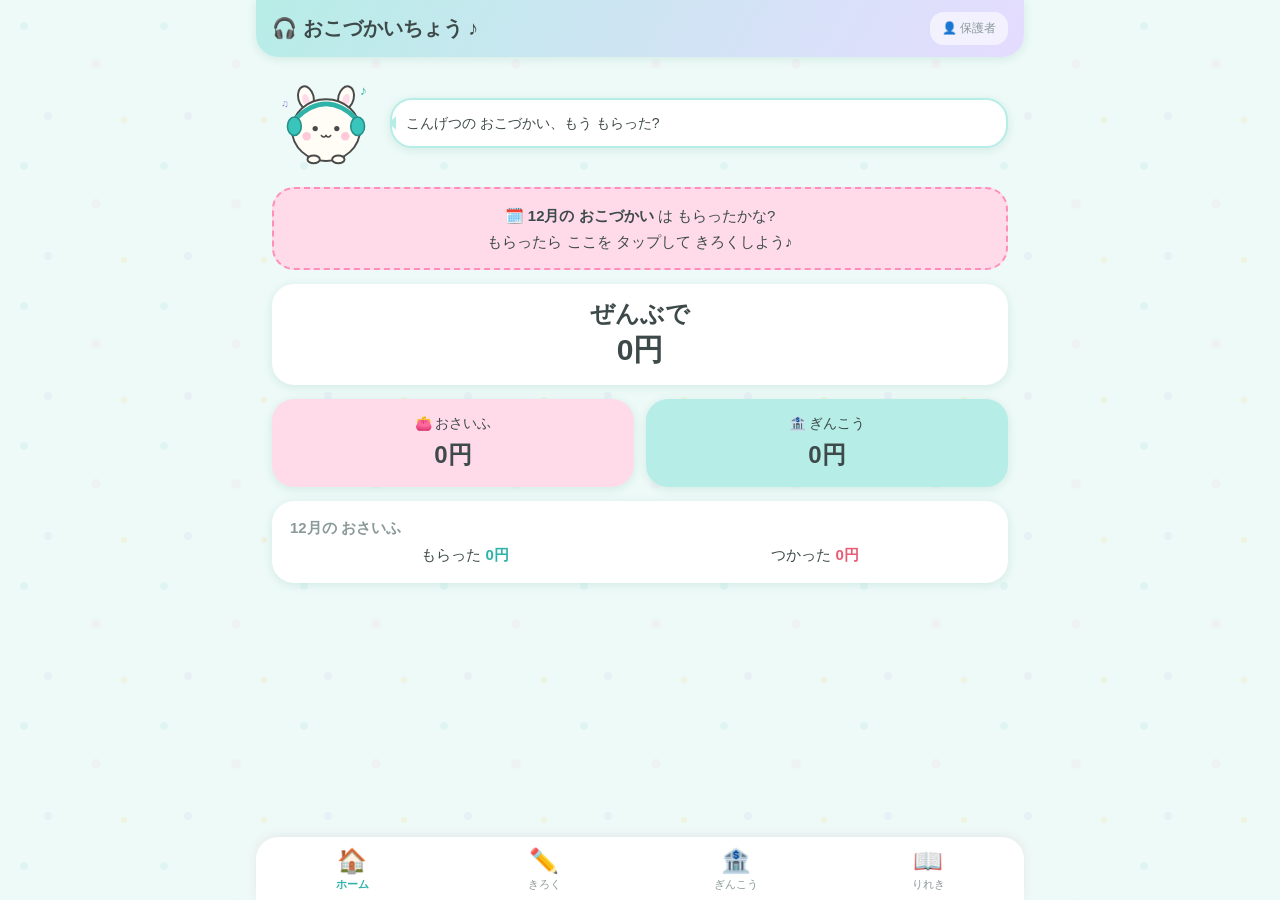
==== commit 5c5fcad1: "allowance_cc: りれきを「おさいふ」「ぎんこう」の2視点に整理 「ぜんぶ」タブを廃止した。利息が発生するまで「おさいふ」と表示内容が 同一で紛らわしく、かつ中身が「おさいふの収支+利息」と" ====
--- a/allowance_cc/index.html
+++ b/allowance_cc/index.html
@@ -4,7 +4,15 @@
 <meta charset="UTF-8">
 <meta name="viewport" content="width=device-width, initial-scale=1.0, viewport-fit=cover">
 <meta name="apple-mobile-web-app-capable" content="yes">
+<meta name="apple-mobile-web-app-status-bar-style" content="default">
+<!-- ホーム画面に追加したときの名前(短めにしないと省略される) -->
+<meta name="apple-mobile-web-app-title" content="おこづかい">
 <meta name="theme-color" content="#b7ede7">
+<!-- iOS のホーム画面アイコンは favicon ではなく apple-touch-icon が使われる -->
+<link rel="apple-touch-icon" href="apple-touch-icon.png">
+<link rel="icon" type="image/png" sizes="32x32" href="favicon-32.png">
+<link rel="icon" type="image/png" sizes="512x512" href="icon-512.png">
+<link rel="manifest" href="manifest.webmanifest">
 <title>🎧 おこづかいちょう ♪</title>
 <style>
   :root {
@@ -135,6 +143,19 @@
     font-weight: bold;
     text-align: center;
   }
+  #allowance-banner {
+    display: none;
+    background: var(--pink);
+    border: 2px dashed var(--pink-dark);
+    border-radius: var(--radius);
+    padding: 14px 16px;
+    margin-bottom: 14px;
+    font-size: 15px;
+    text-align: center;
+    line-height: 1.7;
+    cursor: pointer;
+  }
+  #allowance-banner:active { transform: scale(.98); }
   #backup-banner {
     display: none;
     background: var(--blue);
@@ -427,6 +448,7 @@
       <div class="bubble" id="mascot-bubble"></div>
     </div>
     <div id="interest-banner"></div>
+    <div id="allowance-banner" onclick="startAllowanceRecord()"></div>
     <div id="backup-banner" onclick="openParent()"></div>
     <div class="total-box">
       <h2>ぜんぶで</h2>
@@ -500,8 +522,7 @@
   <!-- りれき -->
   <section class="tab" id="tab-history">
     <div class="filter-row">
-      <button data-f="all" class="sel" onclick="setHistFilter('all')">ぜんぶ</button>
-      <button data-f="wallet" onclick="setHistFilter('wallet')">👛 おさいふ</button>
+      <button data-f="wallet" class="sel" onclick="setHistFilter('wallet')">👛 おさいふ</button>
       <button data-f="bank" onclick="setHistFilter('bank')">🏦 ぎんこう</button>
     </div>
     <div id="hist-list"></div>
@@ -537,6 +558,35 @@
         <div class="note">利息は月複利(年利÷12を毎月適用、1円未満切り捨て)。アプリを開いたときに、前回計算から経過した月数分をまとめて加算します。変更は次回の計算分から反映されます。</div>
       </div>
       <div class="card">
+        <h2>データの同期(Google スプレッドシート)</h2>
+        <div class="parent-row"><span>状態</span><span id="p-sync-state"></span></div>
+        <div class="parent-row"><span>最終同期</span><span id="p-sync-last"></span></div>
+        <div class="parent-row"><span>未同期の変更</span><span id="p-sync-dirty"></span></div>
+        <div class="note" id="p-sync-error" style="color:var(--red); display:none"></div>
+
+        <div id="p-sync-conflict" style="display:none; background:var(--yellow); border-radius:14px; padding:12px; margin-top:12px">
+          <div style="font-size:14px; line-height:1.6">
+            この端末とスプレッドシートの内容が食い違っています。<br>どちらを残すか選んでください。
+          </div>
+          <button class="btn-big btn-gray" onclick="resolveConflict('local')">この端末の内容で上書き</button>
+          <button class="btn-big btn-gray" onclick="resolveConflict('sheet')">スプレッドシートの内容で復元</button>
+        </div>
+
+        <input type="text" id="p-sync-url" placeholder="Apps Script の URL(/exec で終わるもの)" style="margin-top:12px">
+        <input type="text" id="p-sync-secret" placeholder="合言葉(スクリプトに書いたもの)" style="margin-top:10px">
+        <button class="btn-big btn-mint" onclick="saveSyncSettings()">接続テスト＆保存</button>
+        <button class="btn-big btn-gray" onclick="syncNow()">今すぐ同期</button>
+        <button class="btn-big btn-gray" onclick="openSheet()">スプレッドシートを開く</button>
+        <button class="btn-big btn-gray" onclick="restoreFromSheet()">スプレッドシートから復元</button>
+        <button class="btn-big btn-gray" onclick="disableSync()">同期をやめる</button>
+        <div class="note">
+          ・設定方法は「同期セットアップ手順.md」を参照してください。<br>
+          ・<b>URLと合言葉はパスワードと同じ扱い</b>です。他人に共有しないでください。<br>
+          ・記録するたびに自動で送信されます。通信できないときは端末に貯めておき、あとで自動的に送ります。<br>
+          ・端末のデータが消えた場合は、URLと合言葉を入れ直せば復元できます。
+        </div>
+      </div>
+      <div class="card">
         <h2>バックアップ</h2>
         <div class="parent-row"><span>最終バックアップ</span><span id="p-last-backup"></span></div>
         <button class="btn-big btn-mint" onclick="exportJson()">バックアップを保存(JSONファイル)</button>
@@ -546,7 +596,8 @@
         <div class="note">
           ・JSONファイルが完全なバックアップです。iPadでは「ファイル」アプリ(iCloud Drive)に保存されます。<br>
           ・CSVは閲覧用で、復元には使えません。<br>
-          ・ブラウザの履歴削除でデータが消えることがあるため、定期的なバックアップと「ホーム画面に追加」してのご利用をおすすめします。30日以上バックアップがないと、ホーム画面にお知らせが出ます。
+          ・ブラウザの履歴削除でデータが消えることがあるため、定期的なバックアップと「ホーム画面に追加」してのご利用をおすすめします。30日以上バックアップがないと、ホーム画面にお知らせが出ます(同期が正常な間は表示しません)。<br>
+          ・<b>JSONファイルには同期用のURLと合言葉が含まれます。</b>他人に渡さないでください。逆に言えば、このファイルがあれば同期先に再接続できます。
         </div>
       </div>
       <div class="card">
@@ -594,6 +645,7 @@
   out: ['おかし', 'おもちゃ', '文ぼう具', '本', 'その他'],
 };
 const TRANSFER_CAT = 'ぎんこう';
+const ALLOWANCE_CAT = 'おこづかい';
 
 let state = null;
 
@@ -603,6 +655,10 @@
     wallet: { transactions: [] },
     bank: { balance: 0, annualRate: 10, lastInterestYm: ymNow(), history: [] },
     settings: { parentPin: null, lastBackupAt: null },
+    // 同期の設定。この節はスプレッドシートには送らない(端末固有のため)
+    sync: { enabled: false, endpoint: '', secret: '', sheetUrl: '',
+            revision: 0, dirty: false, pendingOpId: null,
+            lastSyncAt: null, lastError: null, conflictRevision: null },
   };
 }
 
@@ -617,6 +673,7 @@
       wallet: { transactions: Array.isArray(d.wallet?.transactions) ? d.wallet.transactions : [] },
       bank: { ...def.bank, ...(d.bank || {}) },
       settings: { ...def.settings, ...(d.settings || {}) },
+      sync: { ...def.sync, ...(d.sync || {}) },
     };
     if (!Array.isArray(state.bank.history)) state.bank.history = [];
   } catch (e) {
@@ -624,8 +681,15 @@
   }
 }
 
+// 保存のみ。同期は起こさない(同期処理自身が状態を書き戻すため)
+function persist() {
+  localStorage.setItem(KEY, JSON.stringify(state));
+}
+
+// データ変更時の保存。保存に加えて同期を予約する
 function saveState() {
-  localStorage.setItem(KEY, JSON.stringify(state));
+  persist();
+  scheduleSync();
 }
 
 function uid() { return Date.now().toString(36) + Math.random().toString(36).slice(2, 7); }
@@ -682,6 +746,8 @@
 
 /* ================= タブ ================= */
 function goTab(name) {
+  // 保護者ページから離れたら施錠(戻るときは必ず暗証番号を要求する)
+  if (name !== 'parent' && parentUnlocked) lockParent();
   document.querySelectorAll('.tab').forEach(el => el.classList.remove('active'));
   document.getElementById('tab-' + name).classList.add('active');
   document.querySelectorAll('nav button').forEach(b => b.classList.toggle('sel', b.dataset.tab === name));
@@ -727,7 +793,8 @@
 /* ================= ホーム ================= */
 const BACKUP_REMIND_DAYS = 30;
 function needsBackupReminder() {
-  if (state.wallet.transactions.length === 0 && state.bank.history.length === 0) return false;
+  if (!hasAnyData()) return false;
+  if (syncHealthy()) return false;   // 同期でデータが守られているなら催促しない
   if (!state.settings.lastBackupAt) return true;
   const elapsed = Date.now() - new Date(state.settings.lastBackupAt).getTime();
   return elapsed > BACKUP_REMIND_DAYS * 24 * 60 * 60 * 1000;
@@ -735,6 +802,12 @@
 
 function renderBackupBanner() {
   const el = document.getElementById('backup-banner');
+  // 同期を設定しているのに7日以上できていない場合は、そちらを優先して知らせる
+  if (hasAnyData() && syncEnabled() && !syncHealthy()) {
+    el.innerHTML = '👤 <b>保護者の方へ</b>: スプレッドシートへの同期が7日以上できていません。<br>タップして設定を確認してください';
+    el.style.display = 'block';
+    return;
+  }
   if (!needsBackupReminder()) { el.style.display = 'none'; return; }
   el.innerHTML = state.settings.lastBackupAt
     ? '👤 <b>保護者の方へ</b>: 最終バックアップから30日以上たっています。<br>タップしてバックアップしてください'
@@ -742,7 +815,35 @@
   el.style.display = 'block';
 }
 
+/* --- おこづかいリマインダー -----------------------------------------
+   毎月1日以降、その月の「おこづかい」の記録がまだなければホームで促す。
+   端末通知はブラウザの制約で実現できないため、アプリ内での声かけで代替する。 */
+function needsAllowanceReminder() {
+  const ym = ymNow();
+  return !state.wallet.transactions.some(
+    t => t.type === 'in' && t.category === ALLOWANCE_CAT && t.date.startsWith(ym));
+}
+
+function renderAllowanceBanner() {
+  const el = document.getElementById('allowance-banner');
+  if (!needsAllowanceReminder()) { el.style.display = 'none'; return; }
+  const m = Number(ymNow().slice(5));
+  el.innerHTML = `🗓️ <b>${m}月の おこづかい</b> は もらったかな?<br>もらったら ここを タップして きろくしよう♪`;
+  el.style.display = 'block';
+}
+
+// バナーから「きろく」へ。もらった+おこづかいを選んだ状態にしておく。
+function startAllowanceRecord() {
+  goTab('record');
+  setRecType('in');
+  const chip = [...document.querySelectorAll('#rec-chips button')]
+    .find(b => b.textContent === ALLOWANCE_CAT);
+  if (chip) chip.click();
+}
+
 function renderHome() {
+  renderMascotBubble();
+  renderAllowanceBanner();
   renderBackupBanner();
   const w = walletBalance();
   const b = state.bank.balance;
@@ -769,10 +870,14 @@
   'ちょっとずつ ためてて えらい…! えらすぎる…!',
   'ぎんこうに あずけると ふえていくよ♪',
 ];
-function setMascotBubble(gotInterest) {
-  document.getElementById('mascot-bubble').textContent = gotInterest
-    ? 'りそくが ついたよ!! やった〜〜♪'
-    : BUBBLE_PHRASES[Math.floor(Math.random() * BUBBLE_PHRASES.length)];
+// おしゃべりの優先度: りそく > おこづかいの声かけ > ふつうのひとこと
+let interestGained = false;
+const randomPhrase = BUBBLE_PHRASES[Math.floor(Math.random() * BUBBLE_PHRASES.length)];
+function renderMascotBubble() {
+  document.getElementById('mascot-bubble').textContent =
+    interestGained ? 'りそくが ついたよ!! やった〜〜♪'
+    : needsAllowanceReminder() ? 'こんげつの おこづかい、もう もらった?'
+    : randomPhrase;
 }
 
 function showInterestBanner(total, months) {
@@ -900,7 +1005,7 @@
 }
 
 /* ================= りれき ================= */
-let histFilter = 'all';
+let histFilter = 'wallet';
 
 function setHistFilter(f) {
   histFilter = f;
@@ -908,9 +1013,12 @@
   renderHistory();
 }
 
+/* 「おさいふ目線」と「ぎんこう目線」の2つだけを用意する。
+   あずけ入れ/ひき出しは両方に(符号を逆にして)現れ、りそくは ぎんこう にだけ現れる。
+   この2つで全レコードを網羅するため、以前あった「ぜんぶ」は廃止した。 */
 function historyItems() {
   const items = [];
-  if (histFilter === 'all' || histFilter === 'wallet') {
+  if (histFilter === 'wallet') {
     state.wallet.transactions.forEach(t => {
       items.push({
         date: t.date, id: t.id,
@@ -921,8 +1029,7 @@
         amount: t.amount,
       });
     });
-  }
-  if (histFilter === 'bank') {
+  } else {
     state.bank.history.forEach(h => {
       items.push({
         date: h.date, id: h.id,
@@ -934,17 +1041,6 @@
       });
     });
   }
-  if (histFilter === 'all') {
-    state.bank.history.forEach(h => {
-      if (h.type !== 'interest') return; // 入出金はおさいふ側の記録で表示済み
-      items.push({
-        date: h.date, id: h.id,
-        icon: '✨', title: 'ぎんこうの りそく',
-        sub: 'のこり ' + yen(h.balanceAfter),
-        sign: 1, amount: h.amount,
-      });
-    });
-  }
   items.sort((a, b) => b.date.localeCompare(a.date) || b.id.localeCompare(a.id));
   return items;
 }
@@ -953,7 +1049,9 @@
   const list = document.getElementById('hist-list');
   const items = historyItems();
   if (items.length === 0) {
-    list.innerHTML = '<div class="empty-msg">まだ きろくがないよ<br>「きろく」から つけてみよう!</div>';
+    list.innerHTML = histFilter === 'bank'
+      ? '<div class="empty-msg">まだ ぎんこうの きろくがないよ<br>「ぎんこう」から あずけてみよう!</div>'
+      : '<div class="empty-msg">まだ きろくがないよ<br>「きろく」から つけてみよう!</div>';
     return;
   }
   let html = '';
@@ -983,19 +1081,325 @@
   return String(s).replace(/[&<>"']/g, c => ({ '&': '&amp;', '<': '&lt;', '>': '&gt;', '"': '&quot;', "'": '&#39;' }[c]));
 }
 
+/* ================= 同期(Google スプレッドシート) =================
+   localStorage を「正」とし、スプレッドシートは全件のスナップショットを
+   複製する「鏡」として扱う。同期が失敗してもアプリは止めない。 */
+const SYNC_DEBOUNCE_MS = 5000;
+const SYNC_RETRY_MS = [5000, 30000, 300000];
+const SYNC_STALE_MS = 7 * 24 * 60 * 60 * 1000;
+
+let syncTimer = null, syncRetryTimer = null, syncRetryIndex = 0;
+let syncing = false;
+let changeSeq = 0;   // データ変更のたびに増える。送信中の変更を検知するために使う
+
+function syncEnabled() {
+  const c = state.sync;
+  return !!(c && c.enabled && c.endpoint);
+}
+
+// 直近7日以内に同期できていれば「データは守られている」とみなす
+function syncHealthy() {
+  const c = state.sync;
+  if (!syncEnabled() || !c.lastSyncAt) return false;
+  return (Date.now() - new Date(c.lastSyncAt).getTime()) < SYNC_STALE_MS;
+}
+
+function hasAnyData() {
+  return state.wallet.transactions.length > 0 || state.bank.history.length > 0;
+}
+
+function isLocalEmpty() {
+  return state.wallet.transactions.length === 0
+      && state.bank.history.length === 0
+      && !state.bank.balance;
+}
+
+// sync 節は端末固有のため送らない
+function syncPayload() {
+  return {
+    wallet: { transactions: state.wallet.transactions },
+    bank: state.bank,
+    settings: { parentPin: state.settings.parentPin, lastBackupAt: state.settings.lastBackupAt },
+  };
+}
+
+async function syncPost(body, timeoutMs = 20000) {
+  const ctrl = new AbortController();
+  const timer = setTimeout(() => ctrl.abort(), timeoutMs);
+  try {
+    const res = await fetch(state.sync.endpoint, {
+      method: 'POST',
+      // Apps Script は OPTIONS に応答しないため、プリフライトの起きない text/plain で送る
+      headers: { 'Content-Type': 'text/plain;charset=utf-8' },
+      body: JSON.stringify(body),
+      redirect: 'follow',
+      signal: ctrl.signal,
+    });
+    if (!res.ok) throw new Error('HTTP ' + res.status);
+    return await res.json();
+  } finally {
+    clearTimeout(timer);
+  }
+}
+
+// データ変更時に呼ばれる。5秒まとめてから送る
+function scheduleSync() {
+  if (!syncEnabled()) return;
+  const c = state.sync;
+  c.dirty = true;
+  c.pendingOpId = null;   // 内容が変わったので別の操作として扱う
+  changeSeq++;
+  persist();
+  clearTimeout(syncTimer);
+  syncTimer = setTimeout(() => pushNow(), SYNC_DEBOUNCE_MS);
+}
+
+function scheduleSyncRetry() {
+  if (!syncEnabled()) return;
+  const wait = SYNC_RETRY_MS[Math.min(syncRetryIndex, SYNC_RETRY_MS.length - 1)];
+  syncRetryIndex++;
+  clearTimeout(syncRetryTimer);
+  syncRetryTimer = setTimeout(() => { if (state.sync.dirty) pushNow(); }, wait);
+}
+
+async function pushNow({ manual = false, force = false } = {}) {
+  if (!syncEnabled()) return { ok: false, reason: 'disabled' };
+  if (syncing) return { ok: false, reason: 'busy' };
+  const c = state.sync;
+  if (!c.dirty && !manual && !force) return { ok: true, skipped: true };
+
+  clearTimeout(syncTimer); clearTimeout(syncRetryTimer);
+  syncing = true;
+  updateSyncUi();
+  const seqAtStart = changeSeq;
+  // 応答が届かなかったときの再送で二重登録されないよう、操作IDを固定して保存しておく
+  if (!c.pendingOpId) { c.pendingOpId = uid() + uid(); persist(); }
+
+  try {
+    const r = await syncPost({
+      action: 'push', secret: c.secret, opId: c.pendingOpId,
+      baseRevision: c.revision | 0, force: !!force, payload: syncPayload(),
+    });
+    if (r && r.ok) {
+      c.revision = r.revision;
+      c.lastSyncAt = new Date().toISOString();
+      c.lastError = null; c.conflictRevision = null; c.pendingOpId = null;
+      syncRetryIndex = 0;
+      // 送信中に変更があったなら未同期のまま残し、もう一度送る
+      if (changeSeq === seqAtStart) c.dirty = false;
+      persist();
+      if (changeSeq !== seqAtStart) scheduleSync();
+      return r;
+    }
+    if (r && r.reason === 'conflict') {
+      c.lastError = 'conflict';
+      c.conflictRevision = r.revision;
+      persist();
+      return r;
+    }
+    throw new Error((r && r.reason) || 'unknown');
+  } catch (e) {
+    c.lastError = String((e && e.message) || e);
+    persist();
+    scheduleSyncRetry();
+    return { ok: false, reason: 'error', message: c.lastError };
+  } finally {
+    syncing = false;
+    updateSyncUi();
+  }
+}
+
+async function pullNow() {
+  if (!syncEnabled()) return { ok: false, reason: 'disabled' };
+  return await syncPost({ action: 'pull', secret: state.sync.secret });
+}
+
+// 取得した内容をこの端末に適用する。sync 節は保持する
+function applyPulled(payload, revision) {
+  const def = defaultState();
+  state.wallet = { transactions: Array.isArray(payload?.wallet?.transactions) ? payload.wallet.transactions : [] };
+  state.bank = { ...def.bank, ...(payload?.bank || {}) };
+  if (!Array.isArray(state.bank.history)) state.bank.history = [];
+  state.settings = { ...state.settings, ...(payload?.settings || {}) };
+  const c = state.sync;
+  c.revision = revision; c.dirty = false; c.pendingOpId = null;
+  c.lastSyncAt = new Date().toISOString();
+  c.lastError = null; c.conflictRevision = null;
+  persist();
+}
+
+// 起動時。ローカルが空のときだけ自動復元する(未送信の記録を失わないため)
+async function syncBootstrap() {
+  if (!syncEnabled()) return;
+  try {
+    if (isLocalEmpty() && !state.sync.revision) {
+      const r = await pullNow();
+      if (r && r.ok && r.revision > 0) {
+        applyPulled(r.payload, r.revision);
+        renderHome();
+        toast('スプレッドシートから復元しました');
+        updateSyncUi();
+        return;
+      }
+    }
+    if (state.sync.dirty) await pushNow();
+  } catch (e) {
+    state.sync.lastError = String((e && e.message) || e);
+    persist();
+  }
+  updateSyncUi();
+}
+
+// アプリを閉じるときの駆け込み送信。応答は受け取れないので状態は更新しない
+function syncFlushOnHide() {
+  const c = state.sync;
+  if (!syncEnabled() || !c.dirty || syncing) return;
+  if (!c.pendingOpId) { c.pendingOpId = uid() + uid(); persist(); }
+  try {
+    fetch(c.endpoint, {
+      method: 'POST',
+      headers: { 'Content-Type': 'text/plain;charset=utf-8' },
+      body: JSON.stringify({ action: 'push', secret: c.secret, opId: c.pendingOpId,
+                             baseRevision: c.revision | 0, payload: syncPayload() }),
+      keepalive: true,
+    });
+  } catch (e) { /* 次回起動時に同じ操作IDで再送されるため無視してよい */ }
+}
+
+/* ---- 保護者ページの同期カード ---- */
+
+function updateSyncUi() {
+  const stEl = document.getElementById('p-sync-state');
+  if (!stEl) return;
+  const c = state.sync;
+  const conflict = c.lastError === 'conflict';
+  stEl.textContent = !syncEnabled() ? '未設定'
+    : syncing ? '同期中…'
+    : conflict ? '内容の食い違いあり'
+    : c.lastError ? 'エラー'
+    : '有効';
+  document.getElementById('p-sync-last').textContent =
+    c.lastSyncAt ? new Date(c.lastSyncAt).toLocaleString('ja-JP',
+      { year:'numeric', month:'numeric', day:'numeric', hour:'2-digit', minute:'2-digit' })
+    : 'まだありません';
+  document.getElementById('p-sync-dirty').textContent = c.dirty ? 'あり' : 'なし';
+
+  const errEl = document.getElementById('p-sync-error');
+  errEl.textContent = (c.lastError && !conflict) ? ('直近のエラー: ' + c.lastError) : '';
+  errEl.style.display = (c.lastError && !conflict) ? 'block' : 'none';
+  document.getElementById('p-sync-conflict').style.display = conflict ? 'block' : 'none';
+
+  const stale = syncEnabled() && c.lastSyncAt && !syncHealthy();
+  document.getElementById('p-sync-last').style.color = stale ? 'var(--red)' : '';
+}
+
+async function saveSyncSettings() {
+  const url = document.getElementById('p-sync-url').value.trim();
+  const secret = document.getElementById('p-sync-secret').value.trim();
+  if (!/^https:\/\/script\.google\.com\/.+\/exec$/.test(url)) {
+    toast('URLの形式が正しくありません'); return;
+  }
+  if (!secret) { toast('合言葉を入力してください'); return; }
+
+  const c = state.sync;
+  const prev = { ...c };
+  c.endpoint = url; c.secret = secret;
+  try {
+    const r = await syncPost({ action: 'ping', secret });
+    if (!r || !r.ok) {
+      throw new Error(r && r.reason === 'unauthorized' ? '合言葉が違います' : '接続できません');
+    }
+    c.enabled = true; c.sheetUrl = r.sheetUrl || ''; c.lastError = null;
+    persist();
+    if (isLocalEmpty() && r.revision > 0) {
+      if (confirm('スプレッドシートにデータがあります。この端末に復元しますか?')) {
+        const p = await pullNow();
+        if (p && p.ok) { applyPulled(p.payload, p.revision); renderHome(); }
+      }
+      toast('接続しました');
+    } else {
+      c.dirty = true; persist();
+      const p = await pushNow({ manual: true });
+      toast(p && p.ok ? '接続してデータを送りました' : '接続しましたが送信に失敗しました');
+    }
+  } catch (e) {
+    Object.assign(c, prev); persist();
+    toast('接続できません: ' + ((e && e.message) || e));
+  }
+  showParentContent();
+}
+
+async function syncNow() {
+  if (!syncEnabled()) { toast('先に同期を設定してください'); return; }
+  toast('同期しています…');
+  const r = await pushNow({ manual: true });
+  toast(r && r.ok ? '同期しました'
+      : (r && r.reason === 'conflict') ? '内容が食い違っています'
+      : '同期に失敗しました');
+  showParentContent();
+}
+
+async function restoreFromSheet() {
+  if (!syncEnabled()) { toast('先に同期を設定してください'); return; }
+  if (!confirm('この端末のデータを、スプレッドシートの内容で置き換えます。よろしいですか?')) return;
+  try {
+    const r = await pullNow();
+    if (!r || !r.ok) throw new Error('取得できませんでした');
+    if (!r.revision) { toast('スプレッドシートにデータがありません'); return; }
+    applyPulled(r.payload, r.revision);
+    renderHome();
+    toast('復元しました');
+  } catch (e) {
+    toast('復元に失敗: ' + ((e && e.message) || e));
+  }
+  showParentContent();
+}
+
+async function resolveConflict(which) {
+  const c = state.sync;
+  if (which === 'local') {
+    if (!confirm('この端末の内容で、スプレッドシートを上書きします。よろしいですか?')) return;
+    if (c.conflictRevision != null) c.revision = c.conflictRevision;
+    persist();
+    const r = await pushNow({ manual: true, force: true });
+    toast(r && r.ok ? '上書きしました' : '失敗しました');
+    showParentContent();
+  } else {
+    await restoreFromSheet();
+  }
+}
+
+function openSheet() {
+  if (!state.sync.sheetUrl) { toast('スプレッドシートのURLが分かりません'); return; }
+  window.open(state.sync.sheetUrl, '_blank');
+}
+
+function disableSync() {
+  if (!confirm('同期をやめますか?(データはこの端末に残ります)')) return;
+  state.sync.enabled = false;
+  persist();
+  showParentContent();
+  toast('同期をやめました');
+}
+
 /* ================= 保護者 ================= */
 let pinBuffer = '';
 let parentUnlocked = false;
 
-function openParent() {
-  goTab('parent');
-  if (parentUnlocked) { showParentContent(); return; }
+// 保護者ページを閉じる/離れるたびに施錠する。解除状態はページ滞在中しか保たない。
+function lockParent() {
+  parentUnlocked = false;
   pinBuffer = '';
   renderPinDots();
+  document.getElementById('parent-lock').style.display = 'block';
+  document.getElementById('parent-content').style.display = 'none';
+}
+
+function openParent() {
+  lockParent();
+  goTab('parent');
   document.getElementById('pin-title').textContent =
     state.settings.parentPin ? '暗証番号を入力' : 'はじめに、保護者用の暗証番号(4けた)を決めてください';
-  document.getElementById('parent-lock').style.display = 'block';
-  document.getElementById('parent-content').style.display = 'none';
 }
 
 function renderPinDots() {
@@ -1040,11 +1444,20 @@
   document.getElementById('p-last-backup').textContent = lb
     ? new Date(lb).toLocaleString('ja-JP', { year: 'numeric', month: 'numeric', day: 'numeric', hour: '2-digit', minute: '2-digit' })
     : 'まだありません';
+  document.getElementById('p-sync-url').value = state.sync.endpoint || '';
+  document.getElementById('p-sync-secret').value = state.sync.secret || '';
+  updateSyncUi();
 }
 
 function saveRate() {
-  const v = Number(document.getElementById('p-rate-input').value);
-  if (!isFinite(v) || v < 0 || v > 100) { toast('0〜100の数値を入力してください'); return; }
+  // 空欄は Number('') === 0 になるため、0% の指定と区別して先に弾く
+  const raw = document.getElementById('p-rate-input').value.trim();
+  const v = Number(raw);
+  if (raw === '' || !isFinite(v) || v < 0 || v > 100) {
+    toast('0〜100の数値を入力してください');
+    document.getElementById('p-rate-input').value = state.bank.annualRate;
+    return;
+  }
   state.bank.annualRate = v;
   saveState();
   toast(`年利を ${v}% に設定しました`);
@@ -1105,6 +1518,10 @@
     localStorage.setItem(KEY, JSON.stringify(d));
     loadState();
     toast('復元しました');
+    if (syncEnabled()) {
+      state.sync.dirty = true; state.sync.pendingOpId = null; persist();
+      pushNow({ manual: true });   // リビジョンが古ければ競合として保護者に提示される
+    }
     showParentContent();
   } catch (e) {
     toast('バックアップファイルの形式が正しくありません');
@@ -1122,13 +1539,20 @@
 }
 
 function resetData() {
-  if (!confirm('すべてのデータを削除します。よろしいですか?')) return;
+  const wasSyncing = syncEnabled();
+  if (!confirm(wasSyncing
+      ? 'すべてのデータを削除します。スプレッドシートの内容も空になります。よろしいですか?'
+      : 'すべてのデータを削除します。よろしいですか?')) return;
   if (!confirm('本当に削除しますか? この操作は取り消せません。')) return;
+  const keepSync = { ...state.sync };   // 接続設定は残し、空の状態を同期してシートも空にする
   localStorage.removeItem(KEY);
   loadState();
-  parentUnlocked = false;
+  state.sync = { ...keepSync, dirty: true, pendingOpId: null, lastError: null, conflictRevision: null };
+  persist();
+  lockParent();
   toast('リセットしました');
   goTab('home');
+  if (wasSyncing) pushNow({ manual: true });
 }
 
 function changePin() {
@@ -1148,7 +1572,7 @@
   const before = state.bank.lastInterestYm;
   const total = applyInterest();
   if (total > 0) showInterestBanner(total, monthsBetween(before, ymNow()));
-  setMascotBubble(total > 0);
+  interestGained = total > 0;
 
   // きろくタブ
   buildNumpad(document.getElementById('rec-numpad'),
@@ -1177,7 +1601,15 @@
     pinPad.appendChild(b);
   });
 
+  // アプリを閉じた/バックグラウンドにしたときは施錠し、未送信の変更を駆け込みで送る
+  document.addEventListener('visibilitychange', () => {
+    if (!document.hidden) return;
+    if (parentUnlocked) lockParent();
+    syncFlushOnHide();
+  });
+
   renderHome();
+  syncBootstrap();   // 非同期。失敗してもアプリの動作には影響しない
 }
 
 init();
